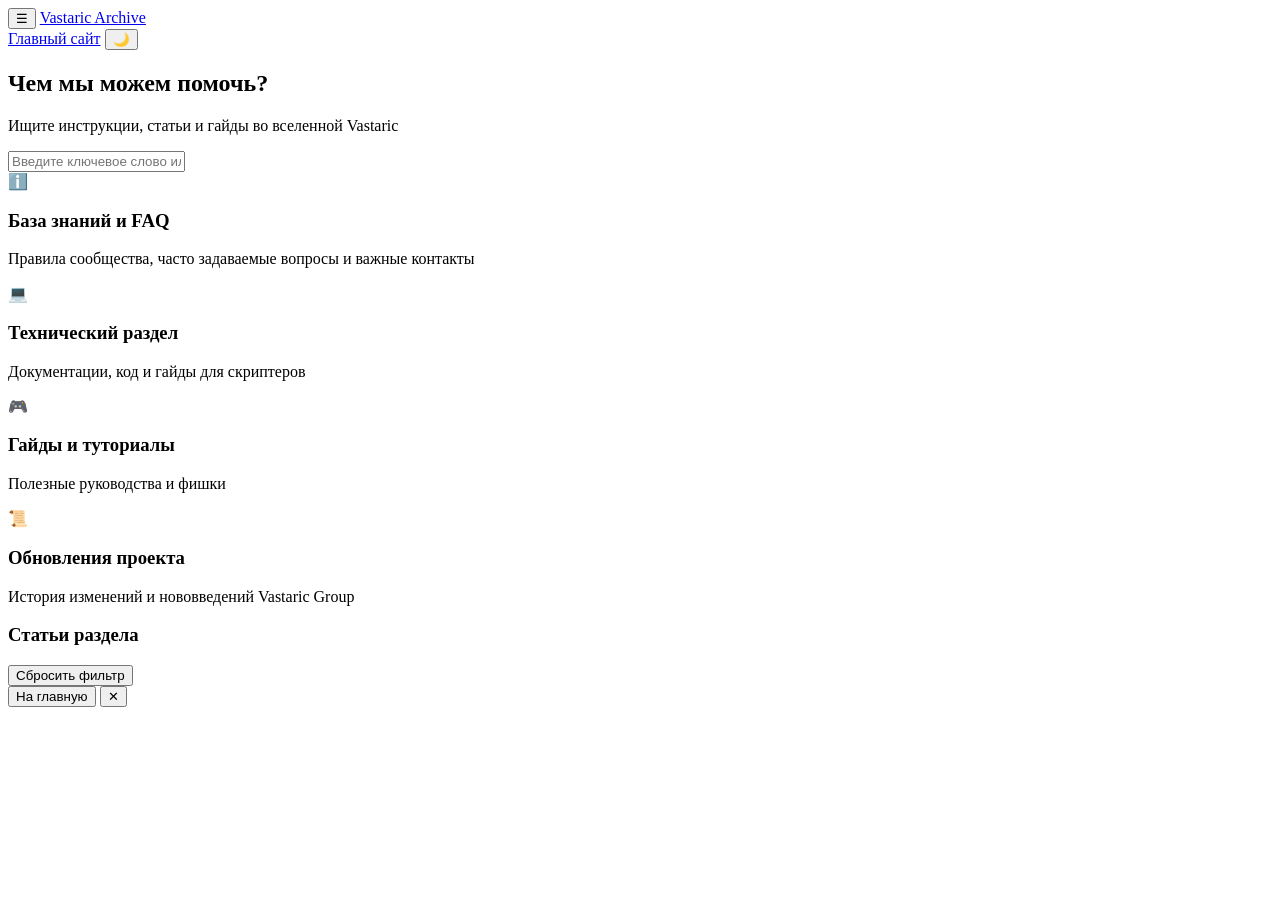
==== index.html @ f9e932db "Update index.html" ====
<!DOCTYPE html>
<html lang="ru">
<head>
    <meta charset="UTF-8">
    <meta name="viewport" content="width=device-width, initial-scale=1.0">
    <title>Vastaric Archive</title>

    <!-- Базовые СЕО мета-теги -->
    <meta name="description" id="meta-desc" content="Официальная база знаний Vastaric. Инструкции, правила, техническая документация и гайды сообщества Vastaric Community.">
    <meta name="keywords" id="meta-keywords" content="Vastaric Archive, Vastaric Community, гайды Vastaric, правила сообщества, Vastaric API, документация">
    <meta name="author" content="Vastaric Group">
    <meta name="robots" content="index, follow">

    <!-- Протокол Open Graph (Превью для мессенджеров) -->
    <meta property="og:type" content="website">
    <meta property="og:title" id="og-title" content="Vastaric Archive — База знаний сообщества">
    <meta property="og:description" id="og-desc" content="Ищите инструкции, статьи и гайды во вселенной Vastaric. Всё в одном месте с удобным интерфейсом!">
    <!-- Используем иконку/превью с главного сайта, чтобы не дублировать файлы -->
    <meta property="og:image" id="og-image" content="https://github.com/KristallC/Community/blob/main/preview.png?raw=true">
    <meta property="og:site_name" content="Vastaric Archive">

    <!-- Иконка сайта -->
    <link rel="icon" type="image/png" href="https://github.com/KristallC/Community/blob/main/favicon.png?raw=true"/>
    <link rel="stylesheet" href="styles.css">
    <link rel="manifest" href="manifest.json">
</head>
<body>

    <!-- Шапка сайта -->
    <header class="main-header">
        <div class="header-left">
            <!-- Кнопка меню, которая будет видна ТОЛЬКО на телефонах внутри статьи -->
            <button id="mobile-menu-toggle" class="mobile-menu-toggle hidden">☰</button>
            <a href="#welcome" class="logo">Vastaric Archive</a>
        </div>
        <nav class="top-nav">
            <a href="https://kristallc.github.io/Community/" target="_blank" class="main-site-link">Главный сайт</a>
            <button id="theme-toggle" class="theme-toggle-btn" aria-label="Переключить тему">🌙</button>
        </nav>
    </header>

    <!-- ГЛАВНЫЙ ЭКРАН (Поиск + Разделы) -->
    <section id="home-screen" class="home-screen">
        <div class="hero-section">
            <h1>Чем мы можем помочь?</h1>
            <p>Ищите инструкции, статьи и гайды во вселенной Vastaric</p>
            
            <div class="search-box">
                <input type="text" id="search-input" placeholder="Введите ключевое слово или тег..." autocomplete="off">
                <div id="search-results" class="search-results"></div>
            </div>
        </div>

        <!-- Разделы в стиле Реддита -->
        <div class="categories-grid">
            <div class="category-card" data-cat="info">
                <span class="cat-icon">ℹ️</span>
                <h3>База знаний и FAQ</h3>
                <p>Правила сообщества, часто задаваемые вопросы и важные контакты</p>
            </div>
            <div class="category-card" data-cat="dev">
                <span class="cat-icon">💻</span>
                <h3>Технический раздел</h3>
                <p>Документации, код и гайды для скриптеров</p>
            </div>
            <div class="category-card" data-cat="guides">
                <span class="cat-icon">🎮</span>
                <h3>Гайды и туториалы</h3>
                <p>Полезные руководства и фишки</p>
            </div>
            <div class="category-card" data-cat="changelogs">
                <span class="cat-icon">📜</span>
                <h3>Обновления проекта</h3>
                <p>История изменений и нововведений Vastaric Group</p>
            </div>
        </div>


        <!-- Список статей выбранного раздела -->
        <div id="category-articles-section" class="category-articles-section hidden">
            <div class="section-title-row">
                <h3 id="selected-category-title">Статьи раздела</h3>
                <button id="close-category-btn" class="text-btn">Сбросить фильтр</button>
            </div>
            <div id="category-articles-list" class="articles-grid-list"></div>
        </div>
    </section>

    <!-- ВНУТРЕННИЙ ЭКРАН СТАТЬИ (Сайдбар + Контент) -->
    <div id="content-screen" class="content-screen hidden">
        <!-- Боковое меню (Сайдбар) -->
        <aside id="sidebar" class="sidebar">
            <div class="sidebar-header">
                <button id="back-to-home" class="back-home-btn">На главную</button>
                <!-- Кнопка закрытия сайдбара на телефонах -->
                <button id="sidebar-close" class="sidebar-close-btn">✕</button>
            </div>
            <div class="sidebar-menu">
                <nav id="sidebar-links" class="sidebar-links"></nav>
            </div>
        </aside>

        <!-- Область чтения статьи -->
        <main class="content-area">
            <article id="article-holder" class="wiki-article"></article>
        </main>
    </div>

    <!-- Затемнение фона при открытом мобильном меню -->
    <div id="sidebar-overlay" class="sidebar-overlay hidden"></div>

    <script src="app.js"></script>
</body>
</html>
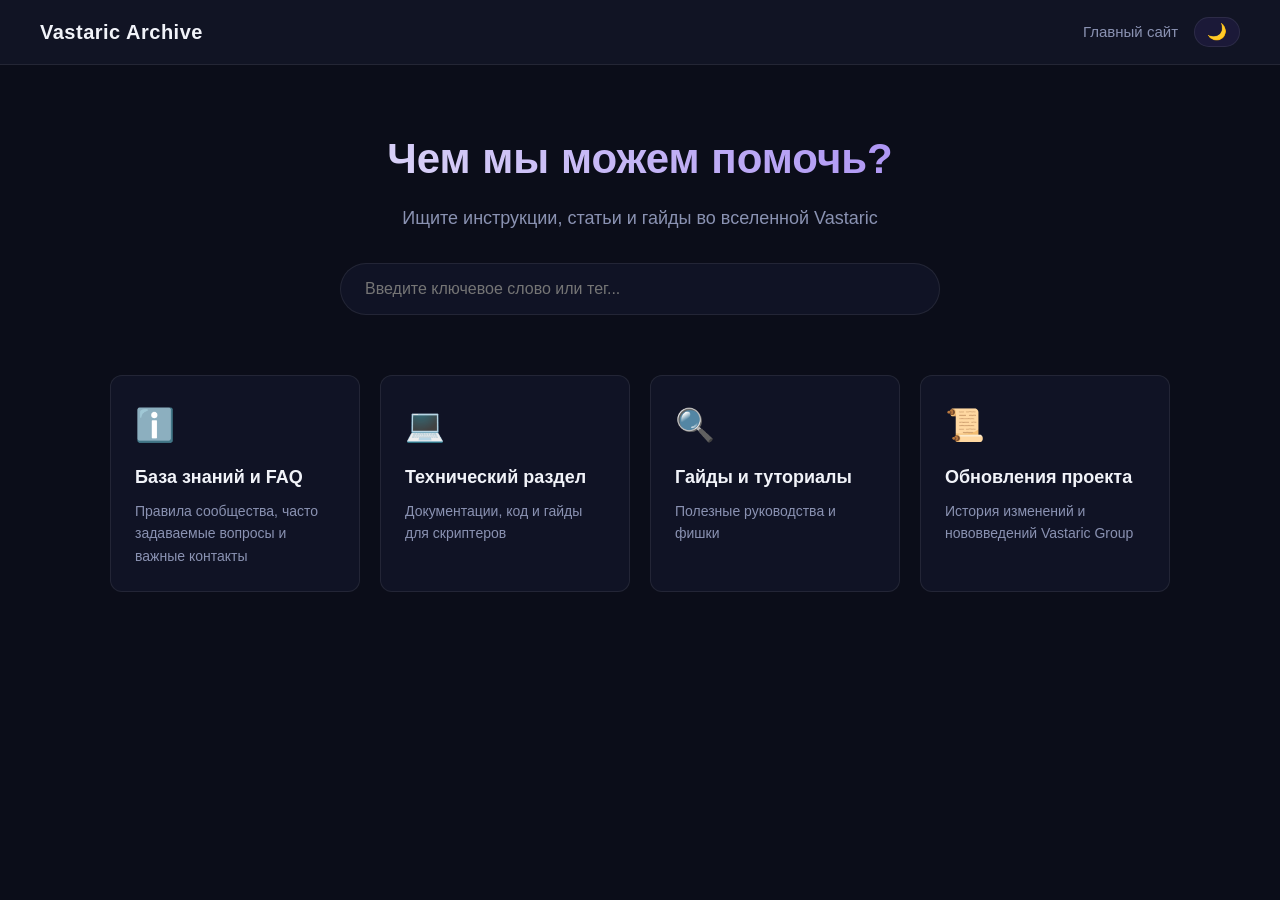
==== commit ad21caa3: "Update index.html" ====
--- a/index.html
+++ b/index.html
@@ -64,7 +64,7 @@
                 <p>Документации, код и гайды для скриптеров</p>
             </div>
             <div class="category-card" data-cat="guides">
-                <span class="cat-icon">🎮</span>
+                <span class="cat-icon">🔍</span>
                 <h3>Гайды и туториалы</h3>
                 <p>Полезные руководства и фишки</p>
             </div>
--- a/styles.css
+++ b/styles.css
@@ -0,0 +1,564 @@
+/* ==========================================================================
+   1. ГЛОБАЛЬНЫЕ ПЕРЕМЕННЫЕ И НАСТРОЙКИ (ТЁМНАЯ ТЕМА)
+   ========================================================================== */
+:root {
+    --bg-main: #0b0d19;
+    --bg-card: rgba(20, 24, 46, 0.6);
+    --bg-inner-card: #14182e;
+    --bg-sidebar: #111424;
+    --accent: #7952eb;
+    --accent-hover: #9674f2;
+    --text-main: #f1f3f9;
+    --text-muted: #8a92b2;
+    --border: rgba(255, 255, 255, 0.08);
+    --radius: 12px;
+    --font: 'Segoe UI', Roboto, Helvetica, Arial, sans-serif;
+}
+
+/* ==========================================================================
+   2. СВЕТЛАЯ ТЕМА (АКТИВИРУЕТСЯ КЛАССОМ НА BODY)
+   ========================================================================== */
+body.light-theme {
+    --bg-main: #f4f6fa;
+    --bg-card: rgba(255, 255, 255, 0.8);
+    --bg-inner-card: #ffffff;
+    --bg-sidebar: #ffffff;
+    --accent: #633ec9;
+    --accent-hover: #4e2fa3;
+    --text-main: #1e2238;
+    --text-muted: #5c6484;
+    --border: rgba(0, 0, 0, 0.1);
+}
+
+/* Специфичные фиксы для светлой темы */
+body.light-theme .wiki-article pre { background: #1e2238 !important; }
+body.light-theme .search-results { background: #ffffff; }
+body.light-theme .theme-toggle-btn { background: rgba(0, 0, 0, 0.04); }
+body.light-theme .theme-toggle-btn:hover { background: rgba(0, 0, 0, 0.08); }
+
+/* ==========================================================================
+   3. БАЗОВЫЕ СТИЛИ (ЗАЩИТА ОТ ЗУМА)
+   ========================================================================== */
+* {
+    box-sizing: border-box;
+    margin: 0;
+    padding: 0;
+}
+
+html, body {
+    background-color: var(--bg-main);
+    color: var(--text-main);
+    font-family: var(--font);
+    line-height: 1.6;
+    max-width: 100%;
+    min-height: 100vh;
+    overflow-x: hidden;
+    transition: background-color 0.3s ease, color 0.3s ease;
+}
+
+.hidden { display: none !important; }
+
+/* ==========================================================================
+   4. ЧИСТАЯ АДАТИВНАЯ ШАПКА БЕЗ КОСТЫЛЕЙ
+   ========================================================================== */
+.main-header {
+    display: flex;
+    justify-content: space-between;
+    align-items: center;
+    padding: 16px 40px;
+    background: var(--bg-sidebar);
+    backdrop-filter: blur(12px);
+    border-bottom: 1px solid var(--border);
+    position: sticky;
+    top: 0;
+    z-index: 100;
+    gap: 20px;
+}
+
+.header-left {
+    display: flex;
+    align-items: center;
+    gap: 16px;
+    min-width: 0;
+}
+
+/* Бургер-кнопка (Скрыта на ПК) */
+.mobile-menu-toggle {
+    display: none;
+    background: var(--accent);
+    color: #fff;
+    border: none;
+    padding: 8px 14px;
+    border-radius: 6px;
+    font-weight: 600;
+    font-size: 16px;
+    cursor: pointer;
+    line-height: 1;
+    white-space: nowrap;
+}
+.mobile-menu-toggle:hover { background: var(--accent-hover); }
+
+.logo {
+    font-size: 20px;
+    font-weight: 700;
+    color: var(--text-main);
+    text-decoration: none;
+    letter-spacing: 0.5px;
+    white-space: nowrap;
+}
+
+/* Правая часть шапки */
+.top-nav {
+    display: flex;
+    align-items: center;
+    gap: 16px; /* Фиксированный красивый отступ между ссылкой и луной */
+    flex-shrink: 0;
+}
+
+/* Ссылка на главный сайт */
+.main-site-link {
+    color: var(--text-muted);
+    text-decoration: none;
+    font-weight: 500;
+    font-size: 15px;
+    white-space: nowrap;
+    transition: color 0.2s ease;
+}
+.main-site-link:hover {
+    color: var(--accent-hover);
+}
+
+/* Кнопка темы */
+.theme-toggle-btn {
+    background: rgba(121, 82, 235, 0.1);
+    border: 1px solid var(--border);
+    color: var(--text-main);
+    font-size: 16px;
+    padding: 6px 12px;
+    border-radius: 20px;
+    cursor: pointer;
+    transition: transform 0.2s ease, background-color 0.2s ease;
+    line-height: 1;
+}
+.theme-toggle-btn:hover { transform: scale(1.1); background: var(--accent); color: #fff; }
+
+/* ==========================================================================
+   5. ГЛАВНЫЙ ЭКРАН (ПОИСК)
+   ========================================================================== */
+.home-screen { max-width: 1100px; margin: 0 auto; padding: 60px 20px; }
+.hero-section { text-align: center; margin-bottom: 60px; }
+.hero-section h1 {
+    font-size: 42px; margin-bottom: 12px;
+    background: linear-gradient(45deg, var(--text-main), var(--accent-hover));
+    background-clip: text; -webkit-background-clip: text; -webkit-text-fill-color: transparent;
+}
+.hero-section p { color: var(--text-muted); font-size: 18px; }
+
+.search-box { position: relative; max-width: 600px; margin: 30px auto 0 auto; }
+.search-box input {
+    width: 100%; padding: 16px 24px; background: var(--bg-card); border: 1px solid var(--border); border-radius: 30px; color: var(--text-main); font-size: 16px; transition: all 0.3s;
+}
+.search-box input:focus { outline: none; border-color: var(--accent); box-shadow: 0 0 15px rgba(121, 82, 235, 0.2); }
+
+.search-results {
+    position: absolute; top: 110%; left: 0; right: 0; background: var(--bg-inner-card); border: 1px solid var(--border); border-radius: var(--radius); max-height: 300px; overflow-y: auto; z-index: 10; display: none; box-shadow: 0 10px 25px rgba(0,0,0,0.2);
+}
+.search-item { display: block; padding: 12px 20px; color: var(--text-main); text-decoration: none; border-bottom: 1px solid var(--border); }
+.search-item:hover { background: rgba(121, 82, 235, 0.08); }
+.search-item-title { font-weight: 600; color: var(--accent-hover); }
+.search-item-desc { font-size: 13px; color: var(--text-muted); }
+
+/* ==========================================================================
+   6. РАЗДЕЛЫ АРХИВА И СПИСКИ СТАТЕЙ
+   ========================================================================== */
+.categories-container h2 { font-size: 24px; margin-bottom: 20px; color: var(--text-main); }
+.categories-grid {
+    display: grid;
+    grid-template-columns: repeat(auto-fit, minmax(240px, 1fr));
+    gap: 20px;
+    margin-bottom: 40px;
+}
+.category-card {
+    background: var(--bg-card);
+    border: 1px solid var(--border);
+    border-radius: var(--radius);
+    padding: 24px;
+    cursor: pointer;
+    transition: all 0.25s ease;
+}
+.category-card:hover {
+    transform: translateY(-4px);
+    border-color: var(--accent);
+    background: rgba(121, 82, 235, 0.08);
+}
+.cat-icon { font-size: 32px; display: block; margin-bottom: 12px; }
+.category-card h3 { margin-bottom: 8px; font-size: 18px; color: var(--text-main); }
+.category-card p { color: var(--text-muted); font-size: 14px; }
+
+.category-articles-section {
+    background: var(--bg-card);
+    border: 1px solid var(--border);
+    border-radius: var(--radius);
+    padding: 24px;
+    margin-top: 30px;
+}
+.section-title-row { display: flex; justify-content: space-between; align-items: center; margin-bottom: 20px; }
+.section-title-row h3 { color: var(--text-main); }
+.text-btn { background: none; border: none; color: var(--text-muted); cursor: pointer; font-weight: 500; font-size: 14px; }
+.text-btn:hover { color: var(--accent-hover); }
+
+.articles-grid-list { display: grid; grid-template-columns: 1fr 1fr; gap: 16px; }
+.article-preview-card { 
+    background: var(--bg-inner-card);
+    border: 1px solid var(--border); 
+    padding: 18px; 
+    border-radius: 8px; 
+    text-decoration: none; 
+    color: var(--text-main);
+    transition: border-color 0.2s, transform 0.2s;
+}
+.article-preview-card:hover { border-color: var(--accent-hover); transform: scale(1.01); }
+.article-preview-card h4 { color: var(--accent); margin-bottom: 6px; font-size: 16px; font-weight: 600; }
+.article-preview-card p { font-size: 13px; color: var(--text-muted); line-height: 1.5; }
+.no-results { padding: 15px; text-align: center; color: var(--text-muted); }
+
+/* ==========================================================================
+   7. ЭКРАН ЧТЕНИЯ СТАТЬИ (РАЗДЕЛЬНЫЙ СКРОЛЛ)
+   ========================================================================== */
+.content-screen {
+    display: grid;
+    grid-template-columns: 300px 1fr;
+    height: calc(100vh - 69px);
+    overflow: hidden;
+    background-color: var(--bg-main);
+}
+
+/* Сайдбар */
+.sidebar {
+    background: var(--bg-sidebar);
+    border-right: 1px solid var(--border);
+    padding: 24px 16px;
+    display: flex;
+    flex-direction: column;
+    overflow-y: auto;
+}
+.sidebar-header { display: flex; justify-content: space-between; align-items: center; margin-bottom: 20px; }
+.back-home-btn {
+    flex-grow: 1; padding: 10px; background: rgba(121, 82, 235, 0.05); border: 1px solid var(--border); color: var(--text-main); border-radius: 6px; cursor: pointer; font-weight: 600; transition: background 0.2s;
+}
+.back-home-btn:hover { background: var(--accent); color: #fff; }
+.sidebar-close-btn { display: none; }
+
+.sidebar-group { margin-bottom: 20px; }
+.sidebar-group-title { font-size: 11px; text-transform: uppercase; color: var(--accent-hover); letter-spacing: 1px; margin-bottom: 8px; font-weight: 700; padding-left: 8px; }
+.sidebar-links a {
+    display: block; color: var(--text-muted); text-decoration: none; padding: 8px 12px; border-radius: 6px; margin-bottom: 2px; font-size: 14px; transition: all 0.2s;
+    white-space: nowrap; overflow: hidden; text-overflow: ellipsis;
+}
+.sidebar-links a:hover { color: var(--text-main); background: rgba(121, 82, 235, 0.08); }
+.sidebar-links a.active { color: #fff; background: var(--accent); font-weight: 600; }
+
+/* Область контента */
+.content-area { padding: 40px 60px; overflow-y: auto; background: var(--bg-main); }
+.wiki-article { max-width: 800px; margin: 0 auto; }
+.wiki-article h1 { font-size: 36px; margin-bottom: 20px; color: var(--text-main); }
+.wiki-article h2 { font-size: 24px; margin-top: 36px; margin-bottom: 16px; border-bottom: 1px solid var(--border); padding-bottom: 6px; color: var(--text-main); }
+.wiki-article p { margin-bottom: 18px; color: var(--text-main); font-size: 16px; text-align: justify; opacity: 0.95; }
+.wiki-article ul, .wiki-article ol { margin-bottom: 20px; padding-left: 20px; color: var(--text-main); }
+.wiki-article li { margin-bottom: 6px; }
+
+/* Элементы внутри статей */
+.share-article-btn {
+    display: inline-flex; align-items: center; gap: 8px; background: rgba(121, 82, 235, 0.1); border: 1px solid var(--border); color: var(--accent-hover); padding: 6px 14px; border-radius: 20px; font-size: 13px; font-weight: 600; cursor: pointer; margin-bottom: 20px; transition: all 0.2s ease;
+}
+.share-article-btn:hover { background: var(--accent); color: #fff; border-color: var(--accent); transform: translateY(-1px); }
+.share-article-btn.copied { background: #2ecc71 !important; border-color: #2ecc71 !important; color: #fff !important; }
+
+.wiki-table-container { width: 100%; overflow-x: auto; margin: 24px 0; border-radius: 8px; border: 1px solid var(--border); }
+.wiki-table { width: 100%; border-collapse: collapse; background: var(--bg-card); min-width: 500px; }
+.wiki-table th, .wiki-table td { padding: 14px 18px; text-align: left; color: var(--text-main); }
+.wiki-table th { background: rgba(121, 82, 235, 0.15); font-weight: 600; }
+.wiki-table tr { border-bottom: 1px solid var(--border); }
+.wiki-table tr:last-child { border-bottom: none; }
+.wiki-table tbody tr:hover { background: rgba(121, 82, 235, 0.04); }
+
+.code-wrapper { position: relative; margin: 24px 0; border-radius: 8px; overflow: hidden; border: 1px solid var(--border); width: 100%; }
+.wiki-article pre { background: #0e111f !important; padding: 16px; overflow-x: auto; margin: 0 !important; width: 100%; }
+.wiki-article code { font-family: 'Consolas', monospace; font-size: 14px; color: #e1e4ed; }
+.copy-code-btn { position: absolute; top: 8px; right: 8px; background: rgba(255, 255, 255, 0.05); border: 1px solid var(--border); color: #8a92b2; padding: 6px 10px; font-size: 12px; border-radius: 4px; cursor: pointer; opacity: 0; transition: all 0.2s; }
+.code-wrapper:hover .copy-code-btn { opacity: 1; }
+.copy-code-btn:hover { background: var(--accent); color: #fff; }
+.wiki-article :not(pre) > code { background: rgba(121, 82, 235, 0.1); padding: 2px 6px; border-radius: 4px; font-size: 14px; color: var(--accent); font-family: monospace; }
+
+.wiki-article .wiki-link { color: var(--accent); text-decoration: none; font-weight: 600; border-bottom: 1px dashed rgba(121, 82, 235, 0.4); transition: all 0.2s ease; }
+.wiki-article .wiki-link:hover { color: var(--accent-hover); border-bottom-style: solid; border-bottom-color: var(--accent-hover); }
+
+.alert-block { padding: 16px 20px; border-radius: 8px; margin: 24px 0; border-left: 4px solid #fff; display: flex; gap: 14px; color: var(--text-main); }
+.alert-icon { font-size: 20px; line-height: 1; }
+.alert-content strong { display: block; margin-bottom: 4px; color: var(--text-main); }
+.alert-content p { margin: 0 !important; font-size: 14px !important; color: var(--text-muted); }
+.alert-block.info { background: rgba(52, 152, 219, 0.08); border-left-color: #3498db; }
+.alert-block.info .alert-icon { color: #3498db; }
+.alert-block.warning { background: rgba(241, 196, 15, 0.08); border-left-color: #f1c40f; }
+.alert-block.warning .alert-icon { color: #f1c40f; }
+
+/* Анимации и оверлей */
+.fade-in { animation: fadeInSlide 0.35s ease-out forwards; }
+@keyframes fadeInSlide { from { opacity: 0; transform: translateY(8px); } to { opacity: 1; transform: translateY(0); } }
+.sidebar-overlay { position: fixed; top: 0; left: 0; right: 0; bottom: 0; background: rgba(0, 0, 0, 0.4); backdrop-filter: blur(4px); z-index: 998; }
+
+/* ==========================================================================
+   8. ЧИСТАЯ МОБИЛЬНАЯ АДАПТАЦИЯ ДЛЯ БАЗЫ ДАННЫХ
+   ========================================================================== */
+@media (max-width: 900px) {
+    .main-header { padding: 12px 16px; gap: 8px; }
+    .header-left { gap: 8px; }
+    
+    .mobile-menu-toggle { display: block; padding: 6px 10px; font-size: 15px; }
+    .logo { font-size: 16px; }
+    .top-nav { gap: 8px; }
+    .main-site-link { font-size: 13px; }
+    .theme-toggle-btn { font-size: 13px; padding: 4px 8px; }
+
+    .content-screen { grid-template-columns: 1fr; }
+    
+    /* Мобильная шторка меню */
+    .sidebar {
+        position: fixed;
+        top: 0; left: 0; bottom: 0;
+        width: 280px;
+        z-index: 999;
+        box-shadow: 10px 0 30px rgba(0, 0, 0, 0.3);
+        transform: translateX(-100%);
+        transition: transform 0.3s cubic-bezier(0.4, 0, 0.2, 1);
+    }
+    .sidebar.open { transform: translateX(0); }
+    .sidebar-close-btn { display: block; background: none; border: none; color: var(--text-muted); font-size: 20px; cursor: pointer; padding: 4px 8px; }
+    
+    .content-area { padding: 30px 16px; }
+    .hero-section h1 { font-size: 28px; }
+    .articles-grid-list { grid-template-columns: 1fr; }
+}
+
+/* ==========================================================================
+   9. СТИЛИЗАЦИЯ МЕДИА-КОНТЕНТА (ИЗОБРАЖЕНИЯ И ВИДЕО)
+   ========================================================================== */
+
+/* Красивые, адаптивные картинки без обрезки краев */
+.wiki-article img {
+    max-width: 100%;       /* Картинка никогда не вылезет за границы статьи */
+    height: auto;          /* Сохраняет оригинальные пропорции, не сжимаясь */
+    display: block;
+    margin: 24px auto;     /* Центрируем картинку и делаем отступы сверху/снизу */
+    border-radius: 8px;    /* Сглаживаем углы */
+    border: 1px solid var(--border); /* Аккуратная тонкая рамка */
+    box-shadow: 0 4px 20px rgba(121, 82, 235, 0.15); /* Фирменное легкое кристальное свечение */
+}
+
+/* Светлая тема — делаем свечение у картинок чуть мягче */
+body.light-theme .wiki-article img {
+    box-shadow: 0 4px 15px rgba(0, 0, 0, 0.05);
+}
+
+/* Адаптивный контейнер для видео-плеера (YouTube, RuTube, VK или свои файлы) */
+.video-wrapper {
+    position: relative;
+    padding-bottom: 56.25%; /* Идеальное соотношение сторон 16:9 */
+    height: 0;
+    overflow: hidden;
+    border-radius: 8px;
+    border: 1px solid var(--border);
+    margin: 24px 0;
+    box-shadow: 0 4px 20px rgba(0, 0, 0, 0.3);
+}
+
+/* Стилизация самого плеера (будь то <video> или <iframe> из ютуба) */
+.video-wrapper iframe,
+.video-wrapper video {
+    position: absolute;
+    top: 0;
+    left: 0;
+    width: 100%;
+    height: 100%;
+    border: none;
+    background: #000; /* Черный фон, пока видео загружается */
+}
+
+/* Мета-данные статьи (Автор и Дата) */
+.article-meta {
+    display: flex;
+    gap: 16px;
+    align-items: center;
+    color: var(--text-muted);
+    font-size: 13px;
+    margin-top: -8px;    /* Прижимаем чуть ближе к заголовку */
+    margin-bottom: 20px; /* Отступ перед кнопкой "Поделиться" */
+}
+
+.meta-item {
+    display: inline-flex;
+    align-items: center;
+    gap: 6px;
+}
+
+.meta-author {
+    color: var(--accent-hover);
+    font-weight: 600;
+}
+
+/* ==========================================================================
+   10. СТИЛИ ЭФФЕКТА ШИММЕРА (АНИМАЦИЯ ЗАГРУЗКИ КАРТИНОК)
+   ========================================================================== */
+
+/* Контейнер-скелет, который будет переливаться, пока картинка грузится */
+.image-shimmer-wrapper {
+    position: relative;
+    width: fit-content;
+    max-width: 100%;
+    margin: 24px auto;     /* Центрируем картинку так же, как было раньше */
+    border-radius: 8px;
+    overflow: hidden;
+    background: #14182e;   /* Базовый цвет фона до загрузки */
+}
+
+/* Переключаем базовый цвет фона для светлой темы */
+body.light-theme .image-shimmer-wrapper {
+    background: #eef1f6;
+}
+
+/* Сам эффект переливающегося градиента */
+.image-shimmer-wrapper.loading::after {
+    content: "";
+    position: absolute;
+    top: 0; left: 0; right: 0; bottom: 0;
+    /* Создаем диагональную полосу света */
+    background: linear-gradient(
+        90deg,
+        rgba(255, 255, 255, 0) 0%,
+        rgba(255, 255, 255, 0.05) 50%,
+        rgba(255, 255, 255, 0) 100%
+    );
+    /* Настраиваем размер градиента так, чтобы его можно было бесконечно двигать */
+    background-size: 200% 100%;
+    animation: shimmerMove 1.5s infinite linear;
+    z-index: 2;
+}
+
+/* Настройка градиента для светлой темы, чтобы полоса была заметна */
+body.light-theme .image-shimmer-wrapper.loading::after {
+    background: linear-gradient(
+        90deg,
+        rgba(255, 255, 255, 0) 0%,
+        rgba(255, 255, 255, 0.6) 50%,
+        rgba(255, 255, 255, 0) 100%
+    );
+    background-size: 200% 100%;
+}
+
+/* Бесконечная анимация движения слева направо */
+@keyframes shimmerMove {
+    0% { background-position: -120% 0; }
+    100% { background-position: 120% 0; }
+}
+
+/* Скрываем изображение, пока оно грузится, и плавно проявляем после */
+.wiki-article img.shimmer-img {
+    opacity: 0;
+    margin: 0 !important; /* Обнуляем старые отступы, так как за них теперь отвечает обертка */
+    transition: opacity 0.4s ease-in-out;
+}
+
+/* Класс, который JS добавит, когда картинка полностью скачается */
+.wiki-article img.shimmer-img.loaded {
+    opacity: 1;
+}
+
+/* ==========================================================================
+   11. БЛОКИ СКАЧИВАНИЯ ФАЙЛОВ (DOWNLOAD CARDS) В СТАТЬЯХ
+   ========================================================================== */
+.download-card {
+    display: flex;
+    align-items: center;
+    justify-content: space-between;
+    gap: 20px;
+    background: var(--bg-card);
+    border: 1px solid var(--border);
+    border-radius: var(--radius);
+    padding: 20px 24px;
+    margin: 24px 0;
+    box-shadow: 0 4px 20px rgba(121, 82, 235, 0.1);
+    transition: transform 0.2s ease, border-color 0.2s ease;
+}
+
+.download-card:hover {
+    transform: translateY(-2px);
+    border-color: var(--accent-hover);
+    box-shadow: 0 6px 25px rgba(121, 82, 235, 0.15);
+}
+
+.download-info {
+    display: flex;
+    align-items: center;
+    gap: 16px;
+    min-width: 0; /* Защита от вылезания длинного текста */
+}
+
+.download-icon {
+    font-size: 32px;
+    line-height: 1;
+    flex-shrink: 0;
+}
+
+.download-text {
+    min-width: 0;
+}
+
+.download-title {
+    font-size: 16px;
+    font-weight: 600;
+    color: var(--text-main);
+    margin-bottom: 4px;
+    white-space: nowrap;
+    overflow: hidden;
+    text-overflow: ellipsis;
+}
+
+.download-meta {
+    font-size: 13px;
+    color: var(--text-muted);
+}
+
+/* Сама кнопка скачивания */
+.download-btn {
+    display: inline-flex;
+    align-items: center;
+    gap: 8px;
+    background: var(--accent);
+    color: #fff !important; /* Насильно оставляем текст белым */
+    text-decoration: none !important; /* Убираем подчеркивание */
+    padding: 10px 20px;
+    border-radius: 8px;
+    font-size: 14px;
+    font-weight: 600;
+    white-space: nowrap;
+    transition: background-color 0.2s ease;
+    flex-shrink: 0;
+}
+
+.download-btn:hover {
+    background: var(--accent-hover);
+}
+
+/* Адаптивность для мобилок: превращаем в вертикальный стек, если экран узкий */
+@media (max-width: 600px) {
+    .download-card {
+        flex-direction: column;
+        align-items: stretch;
+        padding: 18px;
+        gap: 16px;
+    }
+    .download-btn {
+        justify-content: center;
+        width: 100%;
+    }
+}
